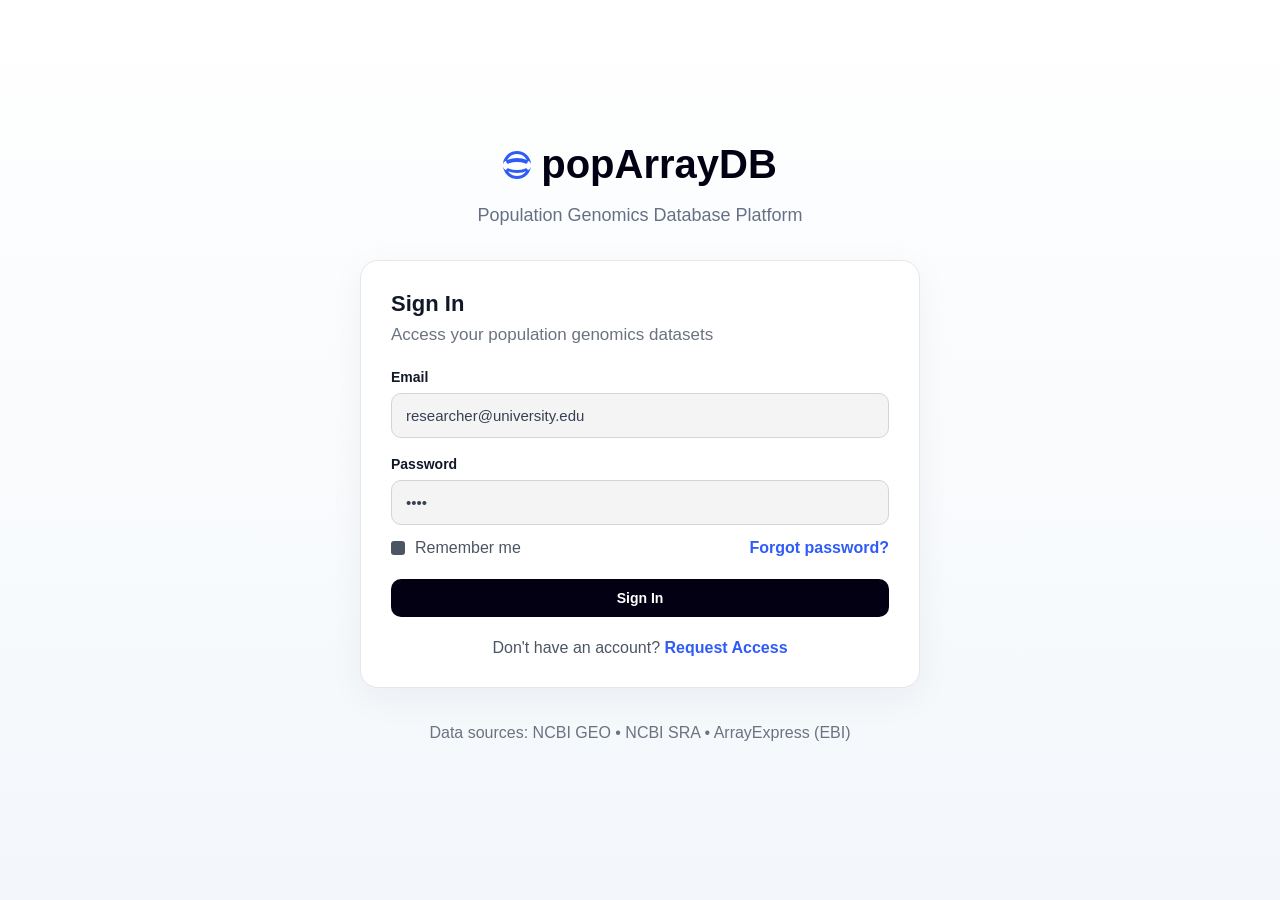
==== index.html @ 7e7bbc74 "Add files via upload" ====
<!DOCTYPE html>
<html lang="en">
<head>
  <meta charset="UTF-8">
  <meta name="viewport" content="width=device-width, initial-scale=1.0">
  <title>popArrayDB | Sign In</title>
  <link rel="stylesheet" href="styles.css">
</head>
<body data-page="login">
  <main class="login-bg">
    <div class="login-wrap">
      <div class="login-brand">
        <div class="logo"><span class="logo-mark"></span><span>popArrayDB</span></div>
        <p>Population Genomics Database Platform</p>
      </div>

      <section class="login-card">
        <h2>Sign In</h2>
        <p class="sub">Access your population genomics datasets</p>
        <form id="signInForm">
          <label for="email">Email</label>
          <input class="input" id="email" type="email" value="researcher@university.edu" placeholder="researcher@university.edu">
          <br><br>
          <label for="password">Password</label>
          <input class="input" id="password" type="password" placeholder="Enter your password" value="demo">
          <div id="loginError" class="error">Please enter an email and password. This is only a demo login.</div>
          <div class="login-options">
            <div class="checkline"><span class="fake-check"></span><span>Remember me</span></div>
            <a class="link" onclick="showToast('Demo message: password reset link sent')">Forgot password?</a>
          </div>
          <button class="btn btn-dark btn-block" type="submit">Sign In</button>
        </form>
        <div class="login-footer">Don't have an account? <a href="register.html">Request Access</a></div>
      </section>

      <p class="data-sources">Data sources: NCBI GEO • NCBI SRA • ArrayExpress (EBI)</p>
    </div>
  </main>
  <script src="data.js"></script>
  <script src="app.js"></script>
</body>
</html>
---- styles.css ----
:root{
  --blue:#2f5cf6;
  --blue-dark:#2145d8;
  --ink:#030014;
  --text:#111827;
  --muted:#6b7280;
  --line:#e5e7eb;
  --soft:#f8fafc;
  --card:#ffffff;
  --green:#22c55e;
  --purple:#8b5cf6;
  --orange:#fb923c;
  --red:#ef4444;
  --shadow:0 18px 45px rgba(15,23,42,.08);
  --radius:16px;
}
*{box-sizing:border-box}
html{scroll-behavior:smooth}
body{
  margin:0;
  font-family:Inter, Arial, Helvetica, sans-serif;
  color:var(--text);
  background:#f9fafb;
}
a{color:inherit;text-decoration:none}
button,input,textarea,select{font-family:inherit}
.container{width:min(1120px,92%);margin:0 auto}
.small-container{width:min(760px,92%);margin:0 auto}
.center{text-align:center}
.muted{color:var(--muted)}
.logo{display:flex;align-items:center;gap:10px;font-weight:800;font-size:20px;color:var(--ink)}
.logo-mark{width:28px;height:28px;border:3px solid var(--blue);border-radius:50%;position:relative;display:inline-block}
.logo-mark:before,.logo-mark:after{content:"";position:absolute;left:-3px;right:-3px;height:8px;border:3px solid var(--blue);border-left-color:transparent;border-right-color:transparent;border-radius:50%;background:#fff}
.logo-mark:before{top:4px}.logo-mark:after{bottom:3px}
.topbar{height:62px;background:#fff;border-bottom:1px solid var(--line);position:sticky;top:0;z-index:20}
.nav{height:62px;display:flex;align-items:center;justify-content:space-between;gap:20px}
.nav-left,.nav-links,.nav-actions{display:flex;align-items:center;gap:20px}
.nav-links a{font-size:14px;color:#374151;display:flex;align-items:center;gap:7px}
.nav-links a:hover,.nav-links a.active{color:var(--blue)}
.nav-actions a{font-size:14px}
.btn{border:0;border-radius:10px;padding:11px 18px;font-weight:700;cursor:pointer;display:inline-flex;align-items:center;justify-content:center;gap:8px;transition:.18s ease;font-size:14px;background:#eef2ff;color:var(--blue)}
.btn:hover{transform:translateY(-1px);box-shadow:0 8px 18px rgba(15,23,42,.12)}
.btn-primary{background:var(--blue);color:#fff}
.btn-dark{background:var(--ink);color:#fff}
.btn-outline{background:#fff;border:1px solid var(--line);color:#111827}
.btn-ghost{background:transparent;color:#374151}
.btn-danger{background:var(--red);color:#fff}
.btn-success{background:var(--green);color:#fff}
.btn-block{width:100%}
.tag,.badge{display:inline-flex;align-items:center;gap:6px;border-radius:999px;background:#f3f4f6;color:#374151;padding:5px 10px;font-size:12px;font-weight:700}
.badge-blue{background:#eaf0ff;color:#2145d8}.badge-green{background:#dcfce7;color:#15803d}.badge-purple{background:#f3e8ff;color:#7e22ce}.badge-orange{background:#ffedd5;color:#c2410c}.badge-red{background:#fee2e2;color:#b91c1c}
.card{background:#fff;border:1px solid var(--line);border-radius:var(--radius);box-shadow:0 3px 10px rgba(15,23,42,.03)}
.card-pad{padding:24px}
.card-hover:hover{border-color:#c7d2fe;box-shadow:var(--shadow);transform:translateY(-2px)}
.grid{display:grid;gap:18px}.grid-2{grid-template-columns:repeat(2,minmax(0,1fr))}.grid-3{grid-template-columns:repeat(3,minmax(0,1fr))}.grid-4{grid-template-columns:repeat(4,minmax(0,1fr))}
.form-row{display:grid;gap:14px}.form-row-2{grid-template-columns:1fr 1fr}
label{font-weight:700;font-size:14px;display:block;margin-bottom:8px}
.input,select,textarea{width:100%;border:1px solid #d1d5db;background:#f4f4f5;border-radius:10px;padding:13px 14px;color:#374151;font-size:15px;outline:none}
.input:focus,select:focus,textarea:focus{background:#fff;border-color:var(--blue);box-shadow:0 0 0 4px rgba(47,92,246,.10)}
textarea{min-height:105px;resize:vertical}.help{font-size:13px;color:var(--muted);margin-top:6px}.error{font-size:13px;color:var(--red);margin-top:6px;display:none}.error.show{display:block}
.page-title{padding:42px 0 24px}.page-title h1{font-size:32px;margin:0 0 10px}.page-title p{margin:0;color:var(--muted);font-size:17px}
/* Login */
.login-bg{min-height:100vh;background:linear-gradient(180deg,#fff 0%,#f3f7fb 100%);display:flex;align-items:center;justify-content:center;padding:46px 18px}
.login-wrap{width:min(560px,100%)}
.login-brand{text-align:center;margin-bottom:34px}.login-brand .logo{justify-content:center;font-size:40px}.login-brand p{font-size:18px;color:#667085;margin-top:18px}
.login-card{padding:30px;border-radius:18px;background:#fff;border:1px solid var(--line);box-shadow:0 10px 36px rgba(15,23,42,.05)}
.login-card h2{margin:0 0 8px;font-size:22px}.login-card .sub{margin:0 0 24px;color:#6b7280;font-size:17px}.login-options{display:flex;align-items:center;justify-content:space-between;margin:14px 0 22px;color:#4b5563}.checkline{display:flex;gap:10px;align-items:center}.fake-check{width:14px;height:14px;border-radius:3px;background:#4b5563}.login-footer{text-align:center;color:#4b5563;margin-top:22px}.login-footer a,.link{color:var(--blue);font-weight:700;cursor:pointer}
.data-sources{text-align:center;color:#6b7280;margin-top:36px}
/* Home */
.hero{background:var(--blue);color:#fff;padding:48px 0 52px}.hero-grid{display:grid;grid-template-columns:1.2fr .8fr;gap:42px;align-items:center}.hero h1{font-size:34px;line-height:1.15;margin:12px 0 16px}.hero p{font-size:17px;line-height:1.6;color:#e8eeff;margin:0 0 22px}.hero-search{display:flex;gap:10px;background:#fff;border-radius:10px;padding:8px;max-width:640px}.hero-search input{border:0;background:transparent;flex:1;padding:9px 10px;outline:none}.quick-tags{display:flex;gap:10px;flex-wrap:wrap;margin-top:12px}.quick-tags span{font-size:12px;font-weight:700;background:rgba(255,255,255,.16);padding:6px 10px;border-radius:999px}.lab-card{height:238px;border-radius:14px;overflow:hidden;background:linear-gradient(135deg,#0f172a,#64748b);border:1px solid rgba(255,255,255,.24);position:relative;box-shadow:0 22px 50px rgba(0,0,0,.22)}
.lab-card:before{content:"";position:absolute;inset:24px;background:linear-gradient(90deg,rgba(255,255,255,.12),transparent);border-radius:10px}.lab-title{position:absolute;left:24px;bottom:24px;font-size:20px;font-weight:800}.section{padding:48px 0}.stat-card{display:flex;align-items:center;gap:14px;padding:20px}.stat-icon{height:42px;width:42px;border-radius:50%;display:grid;place-items:center;font-size:19px;background:#eaf0ff}.stat-number{font-size:21px;font-weight:800}.stat-label{font-size:12px;color:var(--muted)}.section-heading{text-align:center;margin-bottom:26px}.section-heading h2{margin:0 0 8px;font-size:22px}.section-heading p{margin:0;color:var(--muted)}.feature-card{padding:24px}.feature-icon{height:42px;width:42px;border-radius:50%;display:grid;place-items:center;background:#eaf0ff;color:var(--blue);font-weight:800;margin-bottom:14px}.feature-card h3{margin:0 0 8px}.feature-card p{margin:0;color:var(--muted);line-height:1.55}.featured-header{display:flex;align-items:end;justify-content:space-between;margin-bottom:16px}.source-row{display:flex;justify-content:center;gap:48px;flex-wrap:wrap;text-align:center}.source-row strong{display:block;margin-bottom:4px}.source-row span{font-size:12px;color:var(--muted)}
/* Datasets */
.search-line{display:flex;gap:14px;margin-bottom:22px}.search-line input{flex:1;background:#fff}.dataset-list{display:grid;gap:18px}.dataset-card{padding:24px;display:grid;grid-template-columns:1fr auto;gap:22px}.dataset-card h3{margin:10px 0 8px}.dataset-card p{color:#667085;line-height:1.55;margin:0 0 24px}.dataset-meta{display:grid;grid-template-columns:repeat(4,minmax(0,1fr));gap:16px;color:#374151}.meta-item{display:flex;gap:10px;align-items:flex-start}.meta-icon{color:#9ca3af}.meta-item strong{display:block;font-size:14px}.meta-item span{font-size:12px;color:var(--muted)}.actions-col{display:flex;flex-direction:column;gap:10px;align-items:flex-end}
/* Saved */
.empty-state{min-height:310px;display:grid;place-items:center;text-align:center;padding:40px}.empty-icon{font-size:58px;color:#d1d5db;margin-bottom:14px}.empty-state h2{margin:0 0 10px}.empty-state p{color:var(--muted);margin:0 0 22px}
/* Detail */
.detail-layout{display:grid;grid-template-columns:1fr 330px;gap:24px}.detail-hero{padding:28px}.detail-hero h1{margin:14px 0 10px;font-size:30px}.detail-hero p{color:#667085;line-height:1.65}.info-table{display:grid;gap:12px}.info-row{display:flex;justify-content:space-between;border-bottom:1px solid var(--line);padding-bottom:10px;gap:14px}.info-row:last-child{border:0}.info-row span:first-child{color:var(--muted)}.record-row{display:flex;justify-content:space-between;gap:16px;padding:16px 0;border-bottom:1px solid var(--line)}.record-row:last-child{border-bottom:0}.side-card{padding:22px;margin-bottom:18px}.side-card h3{margin:0 0 14px}.metrics{display:grid;grid-template-columns:repeat(3,1fr);gap:12px;margin-top:18px}.metric{padding:16px;border-radius:14px;background:#f8fafc;text-align:center}.metric strong{display:block;font-size:22px}.metric span{font-size:12px;color:var(--muted)}
/* Tables */
.table-wrap{overflow:auto}.table{width:100%;border-collapse:collapse;background:#fff}.table th,.table td{text-align:left;border-bottom:1px solid var(--line);padding:14px}.table th{font-size:13px;color:#6b7280;background:#f9fafb}.table td{font-size:14px}.filter-tabs,.admin-tabs{display:flex;gap:10px;flex-wrap:wrap;margin-bottom:20px}.tab-btn{border:1px solid var(--line);background:#fff;border-radius:10px;padding:10px 14px;font-weight:700;cursor:pointer}.tab-btn.active{background:var(--ink);color:#fff;border-color:var(--ink)}
/* Admin */
.admin-panel{display:none}.admin-panel.active{display:block}.chart-placeholder{height:220px;border-radius:16px;background:repeating-linear-gradient(90deg,#eff6ff 0,#eff6ff 38px,#f8fafc 38px,#f8fafc 78px);display:flex;align-items:end;gap:16px;padding:22px}.bar{width:42px;border-radius:8px 8px 0 0;background:var(--blue)}
/* Toast + modal */
.toast{position:fixed;right:20px;bottom:20px;background:#111827;color:#fff;border-radius:12px;padding:14px 18px;box-shadow:var(--shadow);opacity:0;pointer-events:none;transform:translateY(10px);transition:.2s;z-index:50}.toast.show{opacity:1;transform:translateY(0)}
.modal-bg{position:fixed;inset:0;background:rgba(15,23,42,.50);display:none;align-items:center;justify-content:center;padding:18px;z-index:60}.modal-bg.show{display:flex}.modal{background:#fff;border-radius:18px;width:min(560px,100%);padding:26px;box-shadow:0 30px 80px rgba(0,0,0,.30)}.modal h2{margin:0 0 8px}.modal p{color:var(--muted);line-height:1.55}.modal-actions{display:flex;gap:12px;justify-content:flex-end;margin-top:18px}
.footer{padding:34px 0;color:#667085;text-align:center;border-top:1px solid var(--line);margin-top:40px;background:#fff}
@media(max-width:900px){.hero-grid,.detail-layout{grid-template-columns:1fr}.grid-4,.grid-3,.grid-2,.dataset-meta{grid-template-columns:1fr 1fr}.nav{height:auto;align-items:flex-start;padding:14px 0}.topbar{height:auto}.nav-left{flex-direction:column;align-items:flex-start}.nav-links{flex-wrap:wrap}.dataset-card{grid-template-columns:1fr}.actions-col{align-items:flex-start;flex-direction:row;flex-wrap:wrap}}
@media(max-width:620px){.grid-4,.grid-3,.grid-2,.dataset-meta,.form-row-2,.metrics{grid-template-columns:1fr}.hero-search,.search-line{flex-direction:column}.login-brand .logo{font-size:32px}.hero h1{font-size:28px}.nav{gap:10px}.nav-actions{gap:8px}.source-row{gap:20px}.modal-actions{flex-direction:column}.modal-actions .btn{width:100%}}
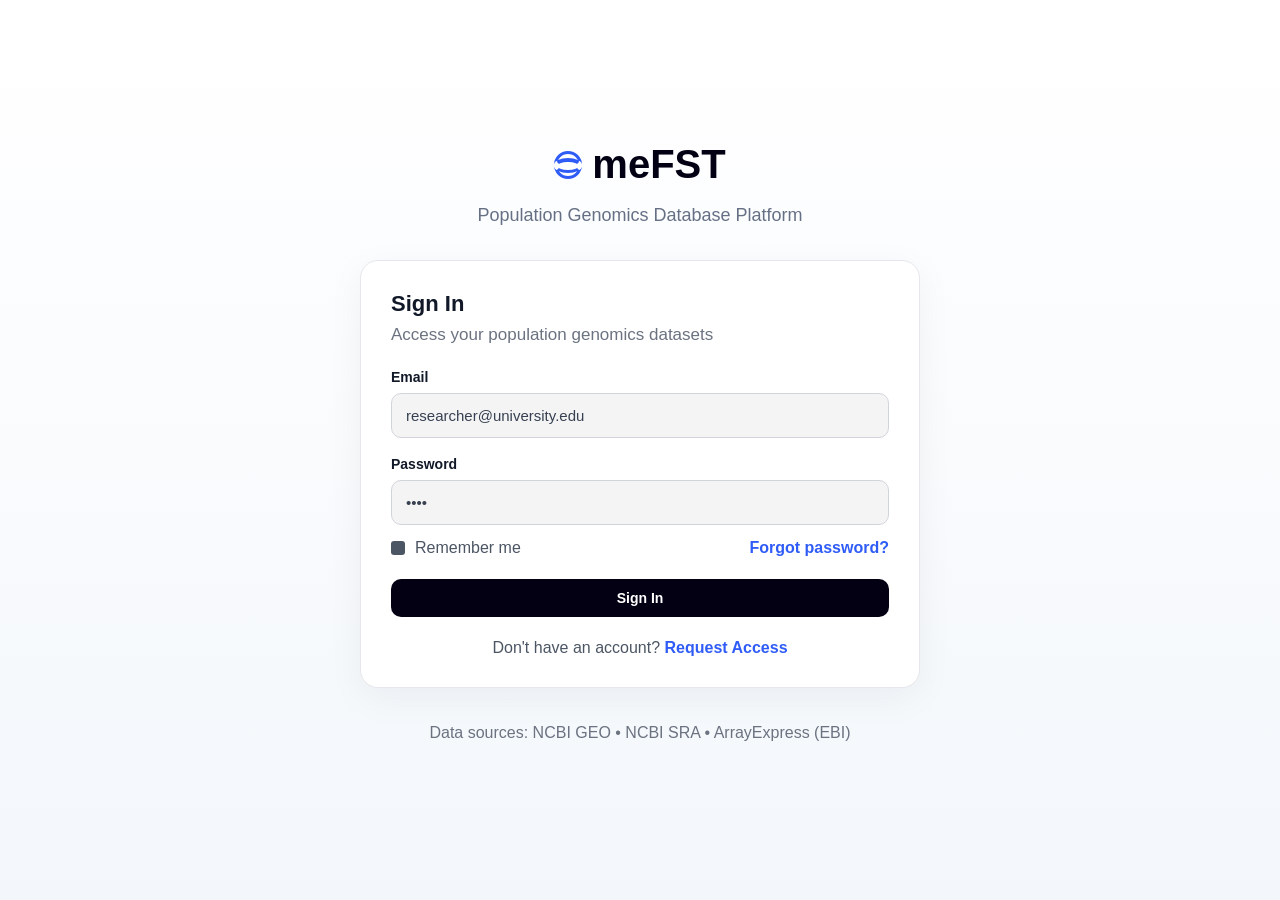
==== commit 4e2daee0: "Add files via upload" ====
--- a/index.html
+++ b/index.html
@@ -3,14 +3,14 @@
 <head>
   <meta charset="UTF-8">
   <meta name="viewport" content="width=device-width, initial-scale=1.0">
-  <title>popArrayDB | Sign In</title>
+  <title>meFST | Sign In</title>
   <link rel="stylesheet" href="styles.css">
 </head>
 <body data-page="login">
   <main class="login-bg">
     <div class="login-wrap">
       <div class="login-brand">
-        <div class="logo"><span class="logo-mark"></span><span>popArrayDB</span></div>
+        <div class="logo"><span class="logo-mark"></span><span>meFST</span></div>
         <p>Population Genomics Database Platform</p>
       </div>
 
--- a/styles.css
+++ b/styles.css
@@ -59,29 +59,75 @@
 .input:focus,select:focus,textarea:focus{background:#fff;border-color:var(--blue);box-shadow:0 0 0 4px rgba(47,92,246,.10)}
 textarea{min-height:105px;resize:vertical}.help{font-size:13px;color:var(--muted);margin-top:6px}.error{font-size:13px;color:var(--red);margin-top:6px;display:none}.error.show{display:block}
 .page-title{padding:42px 0 24px}.page-title h1{font-size:32px;margin:0 0 10px}.page-title p{margin:0;color:var(--muted);font-size:17px}
-/* Login */
 .login-bg{min-height:100vh;background:linear-gradient(180deg,#fff 0%,#f3f7fb 100%);display:flex;align-items:center;justify-content:center;padding:46px 18px}
 .login-wrap{width:min(560px,100%)}
 .login-brand{text-align:center;margin-bottom:34px}.login-brand .logo{justify-content:center;font-size:40px}.login-brand p{font-size:18px;color:#667085;margin-top:18px}
 .login-card{padding:30px;border-radius:18px;background:#fff;border:1px solid var(--line);box-shadow:0 10px 36px rgba(15,23,42,.05)}
 .login-card h2{margin:0 0 8px;font-size:22px}.login-card .sub{margin:0 0 24px;color:#6b7280;font-size:17px}.login-options{display:flex;align-items:center;justify-content:space-between;margin:14px 0 22px;color:#4b5563}.checkline{display:flex;gap:10px;align-items:center}.fake-check{width:14px;height:14px;border-radius:3px;background:#4b5563}.login-footer{text-align:center;color:#4b5563;margin-top:22px}.login-footer a,.link{color:var(--blue);font-weight:700;cursor:pointer}
 .data-sources{text-align:center;color:#6b7280;margin-top:36px}
-/* Home */
 .hero{background:var(--blue);color:#fff;padding:48px 0 52px}.hero-grid{display:grid;grid-template-columns:1.2fr .8fr;gap:42px;align-items:center}.hero h1{font-size:34px;line-height:1.15;margin:12px 0 16px}.hero p{font-size:17px;line-height:1.6;color:#e8eeff;margin:0 0 22px}.hero-search{display:flex;gap:10px;background:#fff;border-radius:10px;padding:8px;max-width:640px}.hero-search input{border:0;background:transparent;flex:1;padding:9px 10px;outline:none}.quick-tags{display:flex;gap:10px;flex-wrap:wrap;margin-top:12px}.quick-tags span{font-size:12px;font-weight:700;background:rgba(255,255,255,.16);padding:6px 10px;border-radius:999px}.lab-card{height:238px;border-radius:14px;overflow:hidden;background:linear-gradient(135deg,#0f172a,#64748b);border:1px solid rgba(255,255,255,.24);position:relative;box-shadow:0 22px 50px rgba(0,0,0,.22)}
 .lab-card:before{content:"";position:absolute;inset:24px;background:linear-gradient(90deg,rgba(255,255,255,.12),transparent);border-radius:10px}.lab-title{position:absolute;left:24px;bottom:24px;font-size:20px;font-weight:800}.section{padding:48px 0}.stat-card{display:flex;align-items:center;gap:14px;padding:20px}.stat-icon{height:42px;width:42px;border-radius:50%;display:grid;place-items:center;font-size:19px;background:#eaf0ff}.stat-number{font-size:21px;font-weight:800}.stat-label{font-size:12px;color:var(--muted)}.section-heading{text-align:center;margin-bottom:26px}.section-heading h2{margin:0 0 8px;font-size:22px}.section-heading p{margin:0;color:var(--muted)}.feature-card{padding:24px}.feature-icon{height:42px;width:42px;border-radius:50%;display:grid;place-items:center;background:#eaf0ff;color:var(--blue);font-weight:800;margin-bottom:14px}.feature-card h3{margin:0 0 8px}.feature-card p{margin:0;color:var(--muted);line-height:1.55}.featured-header{display:flex;align-items:end;justify-content:space-between;margin-bottom:16px}.source-row{display:flex;justify-content:center;gap:48px;flex-wrap:wrap;text-align:center}.source-row strong{display:block;margin-bottom:4px}.source-row span{font-size:12px;color:var(--muted)}
-/* Datasets */
 .search-line{display:flex;gap:14px;margin-bottom:22px}.search-line input{flex:1;background:#fff}.dataset-list{display:grid;gap:18px}.dataset-card{padding:24px;display:grid;grid-template-columns:1fr auto;gap:22px}.dataset-card h3{margin:10px 0 8px}.dataset-card p{color:#667085;line-height:1.55;margin:0 0 24px}.dataset-meta{display:grid;grid-template-columns:repeat(4,minmax(0,1fr));gap:16px;color:#374151}.meta-item{display:flex;gap:10px;align-items:flex-start}.meta-icon{color:#9ca3af}.meta-item strong{display:block;font-size:14px}.meta-item span{font-size:12px;color:var(--muted)}.actions-col{display:flex;flex-direction:column;gap:10px;align-items:flex-end}
-/* Saved */
 .empty-state{min-height:310px;display:grid;place-items:center;text-align:center;padding:40px}.empty-icon{font-size:58px;color:#d1d5db;margin-bottom:14px}.empty-state h2{margin:0 0 10px}.empty-state p{color:var(--muted);margin:0 0 22px}
-/* Detail */
 .detail-layout{display:grid;grid-template-columns:1fr 330px;gap:24px}.detail-hero{padding:28px}.detail-hero h1{margin:14px 0 10px;font-size:30px}.detail-hero p{color:#667085;line-height:1.65}.info-table{display:grid;gap:12px}.info-row{display:flex;justify-content:space-between;border-bottom:1px solid var(--line);padding-bottom:10px;gap:14px}.info-row:last-child{border:0}.info-row span:first-child{color:var(--muted)}.record-row{display:flex;justify-content:space-between;gap:16px;padding:16px 0;border-bottom:1px solid var(--line)}.record-row:last-child{border-bottom:0}.side-card{padding:22px;margin-bottom:18px}.side-card h3{margin:0 0 14px}.metrics{display:grid;grid-template-columns:repeat(3,1fr);gap:12px;margin-top:18px}.metric{padding:16px;border-radius:14px;background:#f8fafc;text-align:center}.metric strong{display:block;font-size:22px}.metric span{font-size:12px;color:var(--muted)}
-/* Tables */
 .table-wrap{overflow:auto}.table{width:100%;border-collapse:collapse;background:#fff}.table th,.table td{text-align:left;border-bottom:1px solid var(--line);padding:14px}.table th{font-size:13px;color:#6b7280;background:#f9fafb}.table td{font-size:14px}.filter-tabs,.admin-tabs{display:flex;gap:10px;flex-wrap:wrap;margin-bottom:20px}.tab-btn{border:1px solid var(--line);background:#fff;border-radius:10px;padding:10px 14px;font-weight:700;cursor:pointer}.tab-btn.active{background:var(--ink);color:#fff;border-color:var(--ink)}
-/* Admin */
 .admin-panel{display:none}.admin-panel.active{display:block}.chart-placeholder{height:220px;border-radius:16px;background:repeating-linear-gradient(90deg,#eff6ff 0,#eff6ff 38px,#f8fafc 38px,#f8fafc 78px);display:flex;align-items:end;gap:16px;padding:22px}.bar{width:42px;border-radius:8px 8px 0 0;background:var(--blue)}
-/* Toast + modal */
 .toast{position:fixed;right:20px;bottom:20px;background:#111827;color:#fff;border-radius:12px;padding:14px 18px;box-shadow:var(--shadow);opacity:0;pointer-events:none;transform:translateY(10px);transition:.2s;z-index:50}.toast.show{opacity:1;transform:translateY(0)}
 .modal-bg{position:fixed;inset:0;background:rgba(15,23,42,.50);display:none;align-items:center;justify-content:center;padding:18px;z-index:60}.modal-bg.show{display:flex}.modal{background:#fff;border-radius:18px;width:min(560px,100%);padding:26px;box-shadow:0 30px 80px rgba(0,0,0,.30)}.modal h2{margin:0 0 8px}.modal p{color:var(--muted);line-height:1.55}.modal-actions{display:flex;gap:12px;justify-content:flex-end;margin-top:18px}
 .footer{padding:34px 0;color:#667085;text-align:center;border-top:1px solid var(--line);margin-top:40px;background:#fff}
 @media(max-width:900px){.hero-grid,.detail-layout{grid-template-columns:1fr}.grid-4,.grid-3,.grid-2,.dataset-meta{grid-template-columns:1fr 1fr}.nav{height:auto;align-items:flex-start;padding:14px 0}.topbar{height:auto}.nav-left{flex-direction:column;align-items:flex-start}.nav-links{flex-wrap:wrap}.dataset-card{grid-template-columns:1fr}.actions-col{align-items:flex-start;flex-direction:row;flex-wrap:wrap}}
 @media(max-width:620px){.grid-4,.grid-3,.grid-2,.dataset-meta,.form-row-2,.metrics{grid-template-columns:1fr}.hero-search,.search-line{flex-direction:column}.login-brand .logo{font-size:32px}.hero h1{font-size:28px}.nav{gap:10px}.nav-actions{gap:8px}.source-row{gap:20px}.modal-actions{flex-direction:column}.modal-actions .btn{width:100%}}
+.study-topbar{height:38px;background:#fff;border-top:4px solid #111827;border-bottom:1px solid #e5e7eb}
+.study-nav{width:min(760px,94%);height:34px;margin:0 auto;display:flex;align-items:center;justify-content:space-between}
+.study-brand{font-weight:800;font-size:13px;color:#0f172a}
+.study-links{display:flex;align-items:center;gap:24px;font-size:11px;color:#111827}
+.study-links a:hover,.study-links a.active{color:#1d4ed8;font-weight:700}
+.study-shell{width:min(760px,94%);margin:0 auto;padding:34px 0 60px}
+.study-heading{margin-bottom:22px}
+.study-heading h1{font-size:21px;margin:0 0 8px;color:#111827}
+.study-heading p{margin:0;color:#4b5563;font-size:13px}
+.study-search-card{background:#fff;border:1px solid #d1d5db;border-radius:8px;padding:18px;margin-bottom:18px}
+.study-search-row{display:flex;gap:10px}
+.study-search-input{height:38px;border:1px solid #cbd5e1;border-radius:7px;background:#fff;padding:0 14px;font-size:13px;flex:1;color:#111827;outline:none}
+.study-search-input:focus{border-color:#111827;box-shadow:0 0 0 3px rgba(15,23,42,.08)}
+.study-dark-btn{height:38px;border:0;border-radius:6px;background:#030014;color:#fff;font-weight:800;font-size:12px;padding:0 22px;cursor:pointer}
+.study-dark-btn:hover{background:#1f2937}
+.advanced-btn{margin-top:14px;border:0;background:transparent;color:#111827;font-size:12px;font-weight:700;cursor:pointer;padding:0}
+.study-grid{display:grid;grid-template-columns:180px 1fr;gap:18px;align-items:start}
+.filter-panel{background:#fff;border:1px solid #d1d5db;border-radius:8px;padding:18px;position:sticky;top:54px}
+.filter-title{font-size:15px;font-weight:800;margin-bottom:18px;color:#111827}
+.filter-group{margin-bottom:18px}
+.filter-group h3{font-size:12px;margin:0 0 9px;color:#374151;font-weight:800}
+.filter-group label{font-size:11px;font-weight:600;color:#374151;margin:0 0 8px;display:flex;align-items:center;gap:7px}
+.filter-group input[type="checkbox"]{width:11px;height:11px;accent-color:#111827}
+.range-row{display:grid;grid-template-columns:1fr 1fr;gap:8px}
+.range-row input{width:100%;height:32px;border:1px solid #d1d5db;border-radius:6px;background:#fff;padding:0 8px;font-size:11px;outline:none}
+.clear-btn{width:100%;height:34px;border:1px solid #cbd5e1;border-radius:6px;background:#fff;font-size:11px;font-weight:800;color:#334155;cursor:pointer}
+.clear-btn:hover{background:#f8fafc}
+.study-results{display:grid;gap:12px}
+.result-toolbar{height:44px;background:#fff;border:1px solid #d1d5db;border-radius:8px;padding:0 12px;display:flex;align-items:center;justify-content:space-between;font-size:12px;color:#374151;font-weight:700}
+.sort-label{display:flex;align-items:center;gap:6px;margin:0;font-size:11px;font-weight:700;color:#374151}
+.sort-label select{width:150px;height:28px;border:1px solid #cbd5e1;border-radius:6px;background:#fff;padding:0 8px;font-size:11px}
+.study-result-list{display:grid;gap:12px}
+.study-result-card{background:#fff;border:1px solid #d1d5db;border-radius:8px;padding:18px;position:relative}
+.study-result-card:hover{border-color:#94a3b8;box-shadow:0 8px 20px rgba(15,23,42,.06)}
+.study-result-top{display:flex;justify-content:space-between;gap:14px;margin-bottom:8px}
+.study-result-card h2{font-size:15px;margin:0;color:#111827;line-height:1.4}
+.study-accession{font-size:11px;color:#6b7280;white-space:nowrap}
+.study-pill-row{display:flex;gap:6px;flex-wrap:wrap;margin:7px 0 12px}
+.study-pill{border-radius:999px;background:#eef2ff;color:#1d4ed8;font-size:10px;font-weight:800;padding:4px 8px}
+.study-pill.green{background:#dcfce7;color:#15803d}
+.study-pill.gray{background:#f3f4f6;color:#374151}
+.study-mini-meta{display:grid;grid-template-columns:1fr 1fr;gap:6px 28px;font-size:11px;color:#374151;margin-bottom:10px}
+.study-mini-meta span{color:#6b7280}
+.study-description{font-size:12px;color:#374151;line-height:1.55;margin:0 0 12px}
+.related-box{border:1px solid #e5e7eb;background:#f8fafc;border-radius:4px;padding:8px 10px;font-size:11px;color:#4b5563;margin-bottom:12px}
+.result-actions{display:flex;gap:8px;flex-wrap:wrap}
+.small-dark-btn{border:0;background:#030014;color:#fff;border-radius:5px;padding:8px 13px;font-size:11px;font-weight:800;cursor:pointer}
+.small-light-btn{border:1px solid #cbd5e1;background:#fff;color:#111827;border-radius:5px;padding:8px 13px;font-size:11px;font-weight:800;cursor:pointer}
+.pagination-row{height:46px;background:#fff;border:1px solid #d1d5db;border-radius:8px;padding:0 12px;display:flex;align-items:center;justify-content:space-between;font-size:11px;color:#374151}
+.page-btn{height:30px;border:1px solid #d1d5db;border-radius:6px;background:#fff;font-size:11px;color:#64748b;padding:0 13px;cursor:pointer}
+.page-btn:hover{background:#f8fafc;color:#111827}
+.no-results{background:#fff;border:1px solid #d1d5db;border-radius:8px;padding:40px;text-align:center;color:#4b5563}
+@media(max-width:820px){.study-grid{grid-template-columns:1fr}.filter-panel{position:static}.study-nav{height:auto;padding:10px 0;align-items:flex-start}.study-topbar{height:auto}.study-links{flex-wrap:wrap;gap:12px}.study-search-row{flex-direction:column}.study-dark-btn{width:100%}}
+@media(max-width:560px){.study-mini-meta{grid-template-columns:1fr}.result-toolbar,.pagination-row{height:auto;gap:10px;padding:12px;align-items:flex-start;flex-direction:column}.sort-label select{width:100%}}
